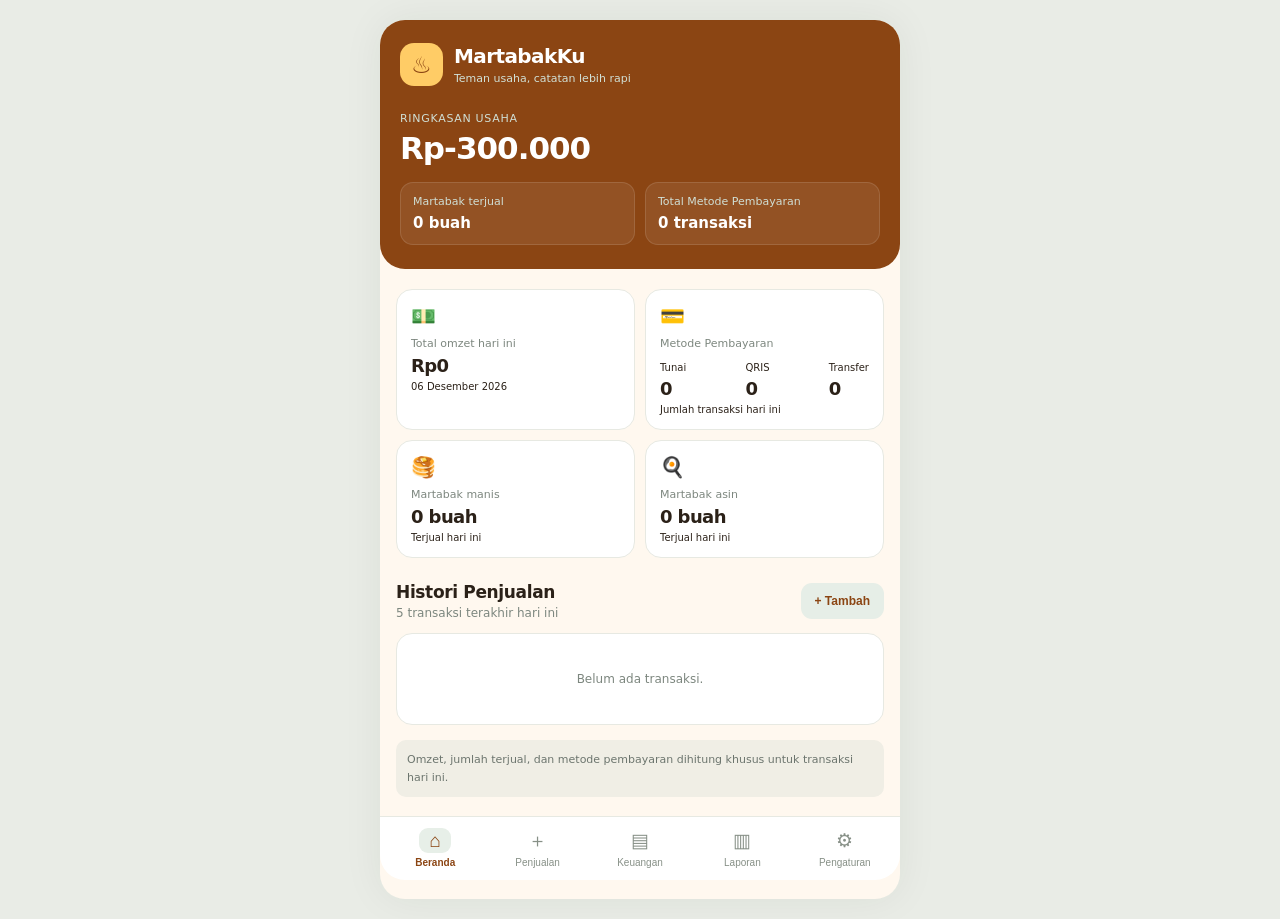
==== index.html @ d4d08310 "Add files via upload" ====
<!DOCTYPE html>
<html lang="id">
<head>
  <meta charset="UTF-8">
  <meta name="viewport" content="width=device-width, initial-scale=1.0">

  <title>MartabakKu — Prototipe</title>

  <!-- Ikon aplikasi -->
  <link rel="icon" type="image/png" href="icon-512.png">

  <!-- Pengaturan agar bisa dipasang sebagai aplikasi -->
  <link rel="manifest" href="manifest.json">
  <meta name="theme-color" content="#f5b82e">

  <!-- Desain aplikasi -->
  <link rel="stylesheet" href="style.css">
</head>

<body>
  <div class="app">

    <!-- HEADER / RINGKASAN USAHA -->
    <header class="hero">

      <div class="brand">
        <div class="logo">♨</div>

        <div>
          <h1>MartabakKu</h1>
          <p>Teman usaha, catatan lebih rapi</p>
        </div>
      </div>

      <div class="eyebrow">RINGKASAN USAHA</div>

      <div class="hero-total" id="heroSales">
        Rp789.000
      </div>

      <div class="hero-stats">

        <div class="hero-stat">
          <small>Martabak terjual</small>
          <strong id="heroQty">27 buah</strong>
        </div>

        <div class="hero-stat">
          <small>Total Metode Pembayaran</small>
          <strong id="heroExpense">0 transaksi</strong>
        </div>

      </div>
    </header>

    <!-- KONTEN UTAMA -->
    <main class="content" id="content"></main>

    <!-- NAVIGASI -->
    <nav class="nav">

      <button class="active" data-tab="home">
        <span>⌂</span>
        Beranda
      </button>

      <button data-tab="sales">
        <span>＋</span>
        Penjualan
      </button>

      <button data-tab="finance">
        <span>▤</span>
        Keuangan
      </button>

      <button data-tab="reports">
        <span>▥</span>
        Laporan
      </button>

      <button data-tab="settings">
        <span>⚙</span>
        Pengaturan
      </button>

    </nav>

    <!-- NOTIFIKASI -->
    <div class="toast" id="toast" role="status"></div>

  </div>

  <script src="script.js"></script>
</body>
</html>
---- style.css ----
:root{--green: #8b4513;--gold:#ffcc66;--bg:#fff8ef;--ink:#2b2118;--muted:#7d877f;--line:#e7e9e2;--white:#fff;--red:#b64a40}*{box-sizing:border-box}body{margin:0;background:#e9ece6;color:var(--ink);font-family:Inter,system-ui,-apple-system,Segoe UI,sans-serif}.app{width:100%;max-width:520px;min-height:100vh;margin:auto;background:var(--bg);position:relative;padding-bottom:82px;box-shadow:0 0 40px #142b1710}.hero{background:var(--green);color:white;padding:23px 20px 24px;border-radius:0 0 25px 25px}.brand{display:flex;align-items:center;gap:11px}.logo{display:grid;place-items:center;background:var(--gold);color:var(--green);font-size:23px;font-weight:900;width:43px;height:43px;border-radius:14px}.brand h1{font-size:20px;margin:0;letter-spacing:-.6px}.brand p{font-size:11px;color:#d1e0d6;margin:4px 0 0}.eyebrow{font-size:11px;letter-spacing:.7px;color:#d0dfd5;margin-top:26px}.hero-total{font-size:31px;font-weight:850;letter-spacing:-1px;margin:5px 0 16px}.hero-stats{display:grid;grid-template-columns:1fr 1fr;gap:10px}.hero-stat{background:#ffffff13;border:1px solid #ffffff1e;border-radius:13px;padding:12px}.hero-stat small{display:block;color:#d0dfd5;font-size:11px;margin-bottom:5px}.hero-stat strong{font-size:15px}.content{padding:20px 16px}.heading-row{display:flex;align-items:center;justify-content:space-between;gap:10px;margin:0 0 13px}.heading{font-size:17px;font-weight:800;letter-spacing:-.35px}.muted{color:var(--muted);font-size:12px;margin-top:4px}.btn{border:0;border-radius:11px;padding:11px 14px;background:var(--green);color:white;font-weight:750;font-size:12px;cursor:pointer}.btn:active{transform:scale(.98)}.btn.secondary{background:#e6eee7;color:var(--green)}.btn.outline{background:transparent;border:1px solid #ccd8ce;color:var(--green)}.btn.full{width:100%;padding:13px}.metrics{display:grid;grid-template-columns:1fr 1fr;gap:10px;margin-bottom:24px}.metric,.panel{background:var(--white);border:1px solid var(--line);border-radius:16px;padding:14px}.metric .emoji{font-size:20px;margin-bottom:9px}.metric .label{font-size:11px;color:var(--muted)}.metric .value{font-size:18px;font-weight:850;letter-spacing:-.6px;margin:5px 0}.metric .hint{font-size:10px;color:var(--green2)}.panel{margin-bottom:15px}.bar-row{display:grid;grid-template-columns:95px 1fr 25px;gap:8px;align-items:center;font-size:11px;margin:15px 0}.track{height:8px;background:#edf0eb;border-radius:99px;overflow:hidden}.fill{height:100%;background:var(--green2);border-radius:99px}.product{display:flex;align-items:center;gap:10px;padding:12px 0;border-bottom:1px solid #f0f1ed}.product:last-child{border-bottom:0}.food{width:42px;height:42px;display:grid;place-items:center;background:#f8eee0;border-radius:12px;font-size:21px;flex-shrink:0}.product-info{flex:1;min-width:0}.product-info strong{display:block;font-size:12px}.product-info small{display:block;color:var(--muted);font-size:11px;margin-top:4px}.price{font-size:12px;font-weight:800;text-align:right}.nav{position:fixed;bottom:0;left:50%;transform:translateX(-50%);width:min(100%,520px);display:grid;grid-template-columns:repeat(5,1fr);background:white;border-top:1px solid var(--line);padding:8px 4px max(9px,env(safe-area-inset-bottom));z-index:5}.nav button{background:none;border:0;color:#879087;font-size:10px;display:flex;align-items:center;flex-direction:column;gap:4px;padding:3px 0;cursor:pointer}.nav button span{font-size:19px;line-height:25px}.nav button.active{color:var(--green);font-weight:800}.nav button.active span{background:#e7efe8;border-radius:9px;padding:0 10px}.field{display:block;margin:14px 0}.field span{display:block;font-size:12px;font-weight:750;margin-bottom:7px}.field input,.field select{width:100%;padding:12px;border:1px solid #dfe4dd;border-radius:10px;background:white;color:var(--ink);font:inherit;font-size:13px;outline-color:var(--green)}.two{display:grid;grid-template-columns:1fr 1fr;gap:10px}.totalbox{display:flex;align-items:center;justify-content:space-between;background:#e8f0e9;border-radius:13px;padding:14px;margin:15px 0}.totalbox strong{font-size:20px;color:var(--green)}.chips{display:flex;gap:7px;flex-wrap:wrap;margin-bottom:14px}.chip{border:1px solid var(--line);border-radius:30px;background:white;color:var(--muted);padding:8px 13px;font-size:11px;cursor:pointer}.chip.active{background:var(--green);color:white;border-color:var(--green)}.line-item{display:flex;justify-content:space-between;gap:8px;padding:12px 0;border-bottom:1px solid var(--line);font-size:12px}.line-item:last-child{border-bottom:0}.notice{background:#f0eee5;color:#6c756e;border-radius:10px;padding:11px;font-size:11px;line-height:1.6;margin-top:12px}.empty{text-align:center;padding:24px 10px;color:var(--muted);font-size:12px}.toast{position:fixed;bottom:85px;left:50%;transform:translateX(-50%);width:min(calc(100% - 32px),480px);background:var(--green);color:white;border-radius:11px;padding:12px 14px;font-size:12px;display:none;z-index:8;box-shadow:0 5px 20px #0002}.settings-row{display:flex;align-items:center;gap:10px;padding:12px 0;border-bottom:1px solid var(--line)}.settings-row:last-child{border-bottom:0}.settings-row .food{font-size:18px}.settings-row strong{font-size:12px}.settings-row small{display:block;color:var(--muted);font-size:11px;margin-top:4px}@media(min-width:600px){body{padding:20px 0}.app{border-radius:25px;overflow:hidden;min-height:850px}.nav{bottom:20px;border-radius:0 0 25px 25px}}

.field select {
  display: block;
  width: 100%;
  appearance: auto;
  -webkit-appearance: menulist;
  cursor: pointer;
}
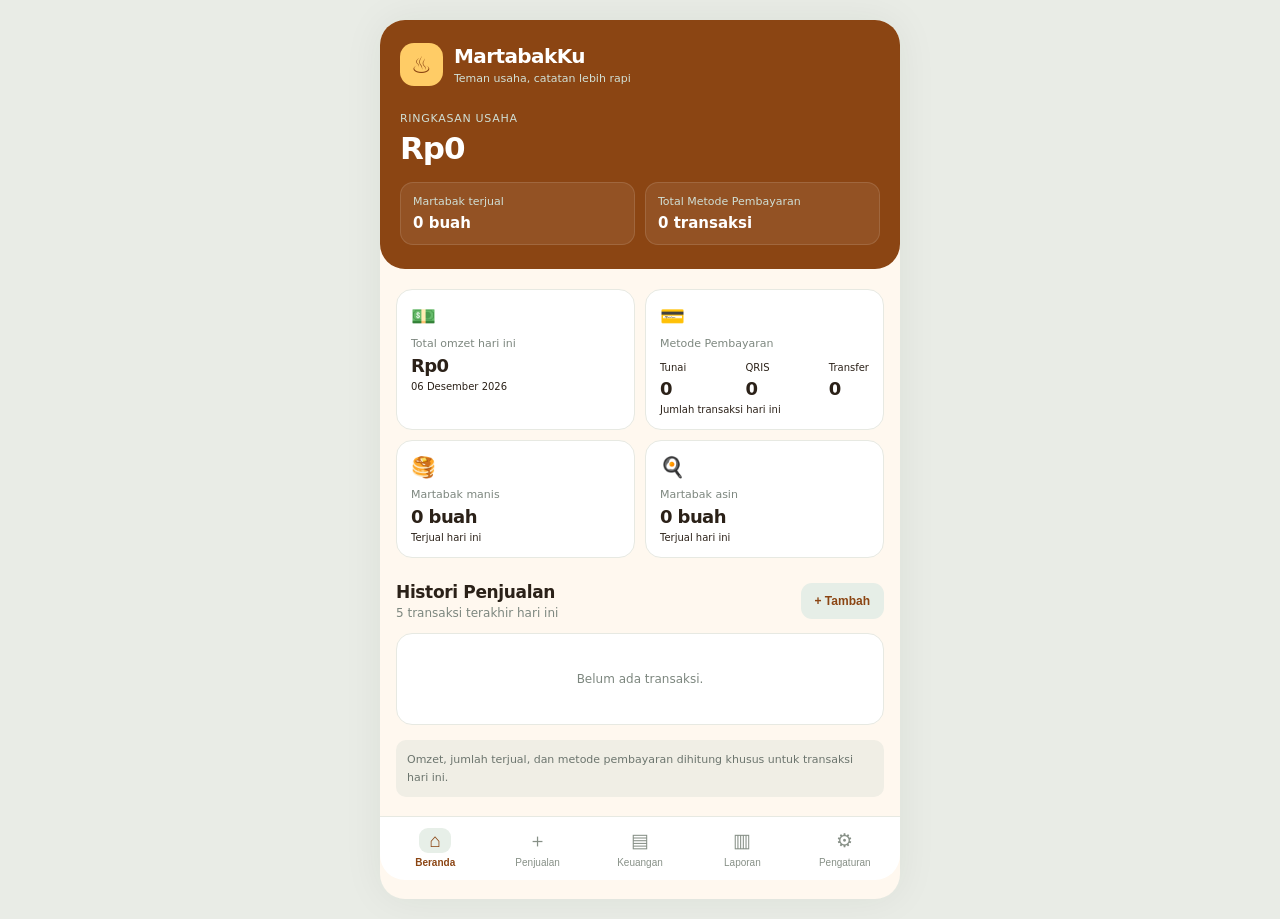
==== commit 5befa6f1: "Add files via upload" ====
--- a/index.html
+++ b/index.html
@@ -92,6 +92,17 @@
 
   </div>
 
-  <script src="script.js"></script>
+    <script src="script.js"></script>
+
+  <script>
+    if ('serviceWorker' in navigator) {
+      window.addEventListener('load', () => {
+        navigator.serviceWorker.register('./service-worker.js')
+          .catch(error => {
+            console.error('Service worker gagal:', error);
+          });
+      });
+    }
+  </script>
 </body>
 </html>
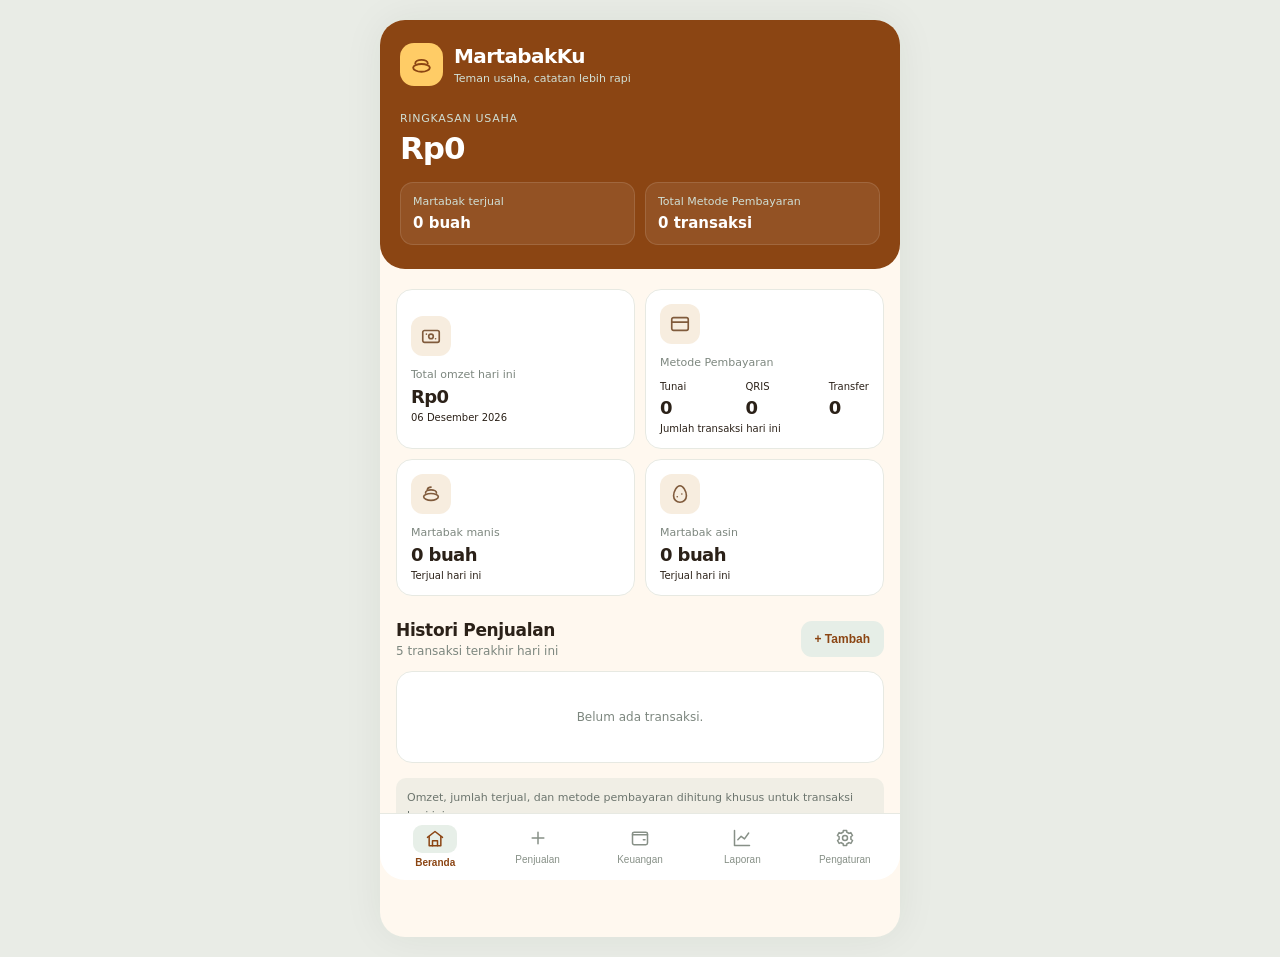
==== commit 7354970c: "Add files via upload" ====
--- a/index.html
+++ b/index.html
@@ -16,6 +16,63 @@
 
   <!-- Desain aplikasi -->
   <link rel="stylesheet" href="style.css">
+
+<style>
+  .chart-line-draw {
+    stroke-dasharray: 2400;
+    stroke-dashoffset: 2400;
+    animation: chartLineGrow 3s cubic-bezier(.2,.75,.25,1) forwards;
+  }
+
+  .chart-area-rise {
+    transform-box: fill-box;
+    transform-origin: center bottom;
+    animation: chartAreaRise 2s ease-out both;
+  }
+
+  .chart-point-appear {
+    opacity: 0;
+    animation: chartDotAppear .3s ease-out 3s forwards;
+  }
+
+  .chart-point,
+  [data-detail-day],
+  [data-revenue-day] {
+    cursor: pointer;
+  }
+
+  @keyframes chartLineGrow {
+    to { stroke-dashoffset: 0; }
+  }
+
+  @keyframes chartAreaRise {
+    from { opacity: 0; }
+    to { opacity: .14; }
+  }
+
+  @keyframes chartDotAppear {
+    to { opacity: 1; }
+  }
+
+  @media (prefers-reduced-motion: reduce) {
+    .chart-line-draw,
+    .chart-area-rise,
+    .chart-point-appear {
+      animation: none !important;
+      stroke-dashoffset: 0 !important;
+      opacity: 1 !important;
+    }
+  }
+</style>
+
+<style>
+.chart-line-draw { stroke-dasharray: 2400; stroke-dashoffset: 2400; animation: chartLineGrow 1.15s cubic-bezier(.2,.75,.25,1) forwards; }
+.chart-area-rise { transform-box: fill-box; transform-origin: center bottom; animation: chartAreaRise .9s ease-out both; }
+@keyframes chartLineGrow { to { stroke-dashoffset: 0; } }
+@keyframes chartAreaRise { from { opacity: 0; transform: scaleY(.02); } to { opacity: .14; transform: scaleY(1); } }
+@keyframes chartDotRise { 0% { opacity: 0; transform: translateY(18px) scale(.5); } 70% { opacity: 1; transform: translateY(-2px) scale(1.15); } 100% { opacity: 1; transform: translateY(0) scale(1); } }
+@media (prefers-reduced-motion: reduce) { .chart-line-draw, .chart-area-rise, [style*="chartDotRise"] { animation-duration: .01ms !important; animation-delay: 0ms !important; } }
+</style>
 </head>
 
 <body>
@@ -25,7 +82,7 @@
     <header class="hero">
 
       <div class="brand">
-        <div class="logo">♨</div>
+        <div class="logo"><svg class="ui-icon" width="25" height="25" viewBox="0 0 24 24" fill="none" stroke="currentColor" stroke-width="1.8" stroke-linecap="round" stroke-linejoin="round" aria-hidden="true"><path d="M4 15c0-2 3.6-3.5 8-3.5s8 1.5 8 3.5-3.6 4-8 4-8-2-8-4Z"/><path d="M6 11c0-2 2.7-3.5 6-3.5s6 1.5 6 3.5"/></svg></div>
 
         <div>
           <h1>MartabakKu</h1>
@@ -61,27 +118,27 @@
     <nav class="nav">
 
       <button class="active" data-tab="home">
-        <span>⌂</span>
+        <span><svg class="ui-icon" width="20" height="20" viewBox="0 0 24 24" fill="none" stroke="currentColor" stroke-width="1.8" stroke-linecap="round" stroke-linejoin="round"><path d="m3 10 9-7 9 7"/><path d="M5 9v11h14V9"/><path d="M9 20v-6h6v6"/></svg></span>
         Beranda
       </button>
 
       <button data-tab="sales">
-        <span>＋</span>
+        <span><svg class="ui-icon" width="20" height="20" viewBox="0 0 24 24" fill="none" stroke="currentColor" stroke-width="1.8" stroke-linecap="round"><path d="M12 5v14M5 12h14"/></svg></span>
         Penjualan
       </button>
 
       <button data-tab="finance">
-        <span>▤</span>
+        <span><svg class="ui-icon" width="20" height="20" viewBox="0 0 24 24" fill="none" stroke="currentColor" stroke-width="1.8" stroke-linecap="round" stroke-linejoin="round"><rect x="3" y="5" width="18" height="15" rx="2"/><path d="M3 8h18M16 14h2"/></svg></span>
         Keuangan
       </button>
 
       <button data-tab="reports">
-        <span>▥</span>
+        <span><svg class="ui-icon" width="20" height="20" viewBox="0 0 24 24" fill="none" stroke="currentColor" stroke-width="1.8" stroke-linecap="round" stroke-linejoin="round"><path d="M3 3v18h18"/><path d="m7 14 4-4 4 3 5-7"/></svg></span>
         Laporan
       </button>
 
       <button data-tab="settings">
-        <span>⚙</span>
+        <span><svg class="ui-icon" width="20" height="20" viewBox="0 0 24 24" fill="none" stroke="currentColor" stroke-width="1.8" stroke-linecap="round" stroke-linejoin="round"><circle cx="12" cy="12" r="3"/><path d="M19 13.5a7 7 0 0 0 0-3l2-1.5-2-3.5-2.3 1a7 7 0 0 0-2.5-1.4L14 3h-4l-.3 2.1a7 7 0 0 0-2.5 1.4l-2.3-1-2 3.5L5 10.5a7 7 0 0 0 0 3L3 15l2 3.5 2.3-1a7 7 0 0 0 2.5 1.4L10 21h4l.3-2.1a7 7 0 0 0 2.5-1.4l2.3 1 2-3.5Z"/></svg></span>
         Pengaturan
       </button>
 
@@ -90,11 +147,38 @@
     <!-- NOTIFIKASI -->
     <div class="toast" id="toast" role="status"></div>
 
+    <div id="updateNotice" style="display:none; position:fixed; bottom:20px; left:16px; right:16px; max-width:488px; margin:auto; padding:18px; background:#fff8ef; border:1px solid #e7e9e2; border-radius:16px; box-shadow:0 4px 20px #0002; z-index:9999;">
+      <strong>Versi baru MartabakKu tersedia!</strong>
+      <p id="updateMessage">Ada pembaruan untuk aplikasi MartabakKu.</p>
+      <div style="display:flex; gap:8px;">
+        <button id="updateNow" style="flex:1; padding:10px; border:0; border-radius:8px; background:#8b4513; color:white;">Update sekarang</button>
+        <button id="updateLater" style="flex:1; padding:10px; border:1px solid #ddd; border-radius:8px; background:white;">Nanti</button>
+      </div>
+    </div>
+
   </div>
 
-    <script src="script.js"></script>
+    <!-- Modul halaman dimuat lebih dulu; app.js memuat data, fungsi bersama, navigasi, lalu render awal. -->
+    <script src="beranda.js"></script>
+    <script src="penjualan.js"></script>
+    <script src="keuangan.js"></script>
+    <script src="laporan.js"></script>
+    <script src="pengaturan.js"></script>
+    <script src="app.js"></script>
+
 
   <script>
+    // Efek tekan untuk elemen interaktif, termasuk konten yang dibuat dinamis.
+    document.addEventListener('pointerdown', function (event) {
+      const target = event.target.closest('button, a, [role="button"], input[type="button"], input[type="submit"], [data-action], [onclick], .metric, .totalbox, .dashboard-card, .report-card, .payment-card, .clickable');
+      if (!target || target.matches(':disabled, [aria-disabled="true"]')) return;
+      target.classList.remove('tap-bounce'); void target.offsetWidth; target.classList.add('tap-bounce');
+    });
+    document.addEventListener('animationend', function (event) { if (event.animationName === 'martabakTap') event.target.classList.remove('tap-bounce'); });
+  </script>
+
+  <script>
+    
     if ('serviceWorker' in navigator) {
       window.addEventListener('load', () => {
         navigator.serviceWorker.register('./service-worker.js')
--- a/style.css
+++ b/style.css
@@ -7,4 +7,369 @@
   appearance: auto;
   -webkit-appearance: menulist;
   cursor: pointer;
-}+}
+
+.food-icon {
+  width: 48px;
+  height: 48px;
+  min-width: 48px;
+  flex-shrink: 0;
+  position: relative;
+  display: flex;
+  align-items: center;
+  justify-content: center;
+  background: #fff3d6;
+  border: 1px solid #f0dfb7;
+  border-radius: 14px;
+  font-size: 21px;
+  line-height: 1;
+  white-space: nowrap;
+}
+
+.food-icon:has(+ .product-info) {
+  letter-spacing: -5px;
+}
+
+.food-icon.food-mixed {
+  display: block;
+  position: relative;
+  font-size: 15px;
+  letter-spacing: 0;
+}
+
+.food-mixed span {
+  position: absolute;
+  line-height: 1;
+}
+
+.food-mixed span:first-child {
+  top: 7px;
+  left: 5px;
+}
+
+.food-mixed span:last-child {
+  right: 5px;
+  bottom: 7px;
+}
+
+
+/* ===== ANIMASI GLOBAL MARTABAKKU ===== */
+
+/* Transisi dasar */
+button,
+.btn,
+.chip,
+.metric,
+.panel,
+.product,
+.settings-row,
+.food-icon,
+input,
+select,
+textarea {
+  transition:
+    transform .18s ease,
+    box-shadow .22s ease,
+    background-color .2s ease,
+    border-color .2s ease,
+    color .2s ease,
+    opacity .2s ease;
+  -webkit-tap-highlight-color: transparent;
+}
+
+/* Semua tombol saat ditekan */
+button:active,
+.btn:active,
+.chip:active {
+  transform: scale(.96);
+}
+
+/* Tombol utama */
+.btn:hover {
+  box-shadow: 0 4px 10px #8b451320;
+}
+
+/* Kartu ringkasan dan panel */
+.metric,
+.panel {
+  transition:
+    transform .22s ease,
+    box-shadow .22s ease,
+    border-color .22s ease;
+}
+
+@media (hover: hover) {
+  .metric:hover,
+  .panel:hover {
+    box-shadow: 0 5px 16px #2b21180d;
+    border-color: #dfc5aa;
+  }
+}
+
+/* Efek saat kartu ditekan */
+.metric:active {
+  transform: scale(.98);
+}
+
+/* Navigasi bawah */
+.nav button {
+  transition:
+    color .2s ease,
+    transform .18s ease,
+    opacity .2s ease;
+}
+
+.nav button:active {
+  transform: scale(.91);
+}
+
+.nav button span {
+  transition:
+    background-color .2s ease,
+    transform .2s ease;
+}
+
+.nav button.active span {
+  animation: navPop .25s ease;
+}
+
+@keyframes navPop {
+  0%   { transform: scale(.85); }
+  65%  { transform: scale(1.1); }
+  100% { transform: scale(1); }
+}
+
+/* Filter kategori */
+.chip:active {
+  opacity: .8;
+}
+
+.chip.active {
+  box-shadow: 0 3px 8px #8b451322;
+}
+
+/* Kolom input saat disentuh */
+.field input:focus,
+.field select:focus,
+.field textarea:focus {
+  border-color: var(--green);
+  box-shadow: 0 0 0 3px #8b451315;
+}
+
+/* Ikon produk */
+.food-icon,
+.food {
+  transition: transform .2s ease;
+}
+
+@media (hover: hover) {
+  .food-icon:hover,
+  .food:hover {
+    transform: translateY(-2px);
+  }
+}
+
+/* Baris pengaturan */
+.settings-row {
+  border-radius: 10px;
+}
+
+.settings-row:active {
+  background: #fff3e6;
+}
+
+/* Animasi konten saat halaman dirender */
+@keyframes contentEnter {
+  from {
+    opacity: 0;
+    transform: translateY(6px);
+  }
+  to {
+    opacity: 1;
+    transform: translateY(0);
+  }
+}
+
+/* Hormati pengaturan pengurangan gerakan */
+@media (prefers-reduced-motion: reduce) {
+  *,
+  *::before,
+  *::after {
+    animation-duration: .01ms !important;
+    animation-iteration-count: 1 !important;
+    transition-duration: .01ms !important;
+    scroll-behavior: auto !important;
+  }
+}
+
+
+/* ===== TRANSISI HALAMAN MARTABAKKU ===== */
+
+.content {
+  animation: pageEnter .24s ease both;
+}
+
+@keyframes pageEnter {
+  from {
+    opacity: 0;
+    transform: translateY(8px);
+  }
+  to {
+    opacity: 1;
+    transform: translateY(0);
+  }
+}
+
+/* Form dan panel yang muncul */
+.field,
+.totalbox,
+.notice,
+.empty {
+  animation: elementEnter .22s ease both;
+}
+
+@keyframes elementEnter {
+  from {
+    opacity: 0;
+    transform: translateY(5px);
+  }
+  to {
+    opacity: 1;
+    transform: translateY(0);
+  }
+}
+
+/* Efek klik kartu produk */
+.product {
+  border-radius: 10px;
+}
+
+.product:active {
+  background: #fff5e9;
+  transform: scale(.985);
+}
+
+/* Efek saat tombol kembali ditekan */
+button:active {
+  transition-duration: .08s;
+}
+
+/* Animasi toast notifikasi */
+.toast {
+  transition: opacity .2s ease;
+}
+
+/* Aksesibilitas */
+@media (prefers-reduced-motion: reduce) {
+  .content,
+  .field,
+  .totalbox,
+  .notice,
+  .empty {
+    animation: none !important;
+  }
+}
+
+
+/* Animasi perpindahan halaman */
+#content.page-transition {
+  animation: pageTransition .25s ease both;
+}
+
+@keyframes pageTransition {
+  from {
+    opacity: 0;
+    transform: translateY(7px);
+  }
+  to {
+    opacity: 1;
+    transform: translateY(0);
+  }
+}
+
+@media (prefers-reduced-motion: reduce) {
+  #content.page-transition {
+    animation: none !important;
+  }
+}
+
+#content.page-enter {
+  animation: pageEnter 0.3s ease-out;
+}
+
+@keyframes pageEnter {
+  from {
+    opacity: 0;
+    transform: translateY(8px);
+  }
+  to {
+    opacity: 1;
+    transform: translateY(0);
+  }
+}
+
+/* Animasi kartu dan histori penjualan */
+#content.page-enter .metric,
+#content.page-enter .panel,
+#content.page-enter .totalbox,
+#content.page-enter .expense-card,
+#content.page-enter .sale-card,
+#content.page-enter .history-item {
+  animation: cardEnter 0.4s ease-out both;
+}
+
+@keyframes cardEnter {
+  from {
+    opacity: 0;
+    transform: translateY(12px);
+  }
+  to {
+    opacity: 1;
+    transform: translateY(0);
+  }
+}
+
+
+/* Ikon outline elegan untuk seluruh aplikasi */
+.ui-icon {
+  display: inline-block;
+  vertical-align: middle;
+  flex: 0 0 auto;
+}
+.metric .emoji {
+  display: flex;
+  align-items: center;
+  justify-content: center;
+  width: 40px;
+  height: 40px;
+  margin-bottom: 12px;
+  border-radius: 12px;
+  background: #f7eddf;
+  color: #805b3c;
+  font-size: 0;
+}
+.food .ui-icon,
+.food-icon .ui-icon {
+  color: #805b3c;
+}
+.food-pair {
+  display: flex;
+  align-items: center;
+  gap: 1px;
+}
+.nav button span {
+  display: flex;
+  align-items: center;
+  justify-content: center;
+  min-height: 25px;
+}
+.nav button.active span {
+  padding: 4px 12px;
+}
+.expense-datetime .ui-icon {
+  color: #8b6b4d;
+  margin-right: 3px;
+}
+.logo .ui-icon {
+  color: var(--green);
+}
